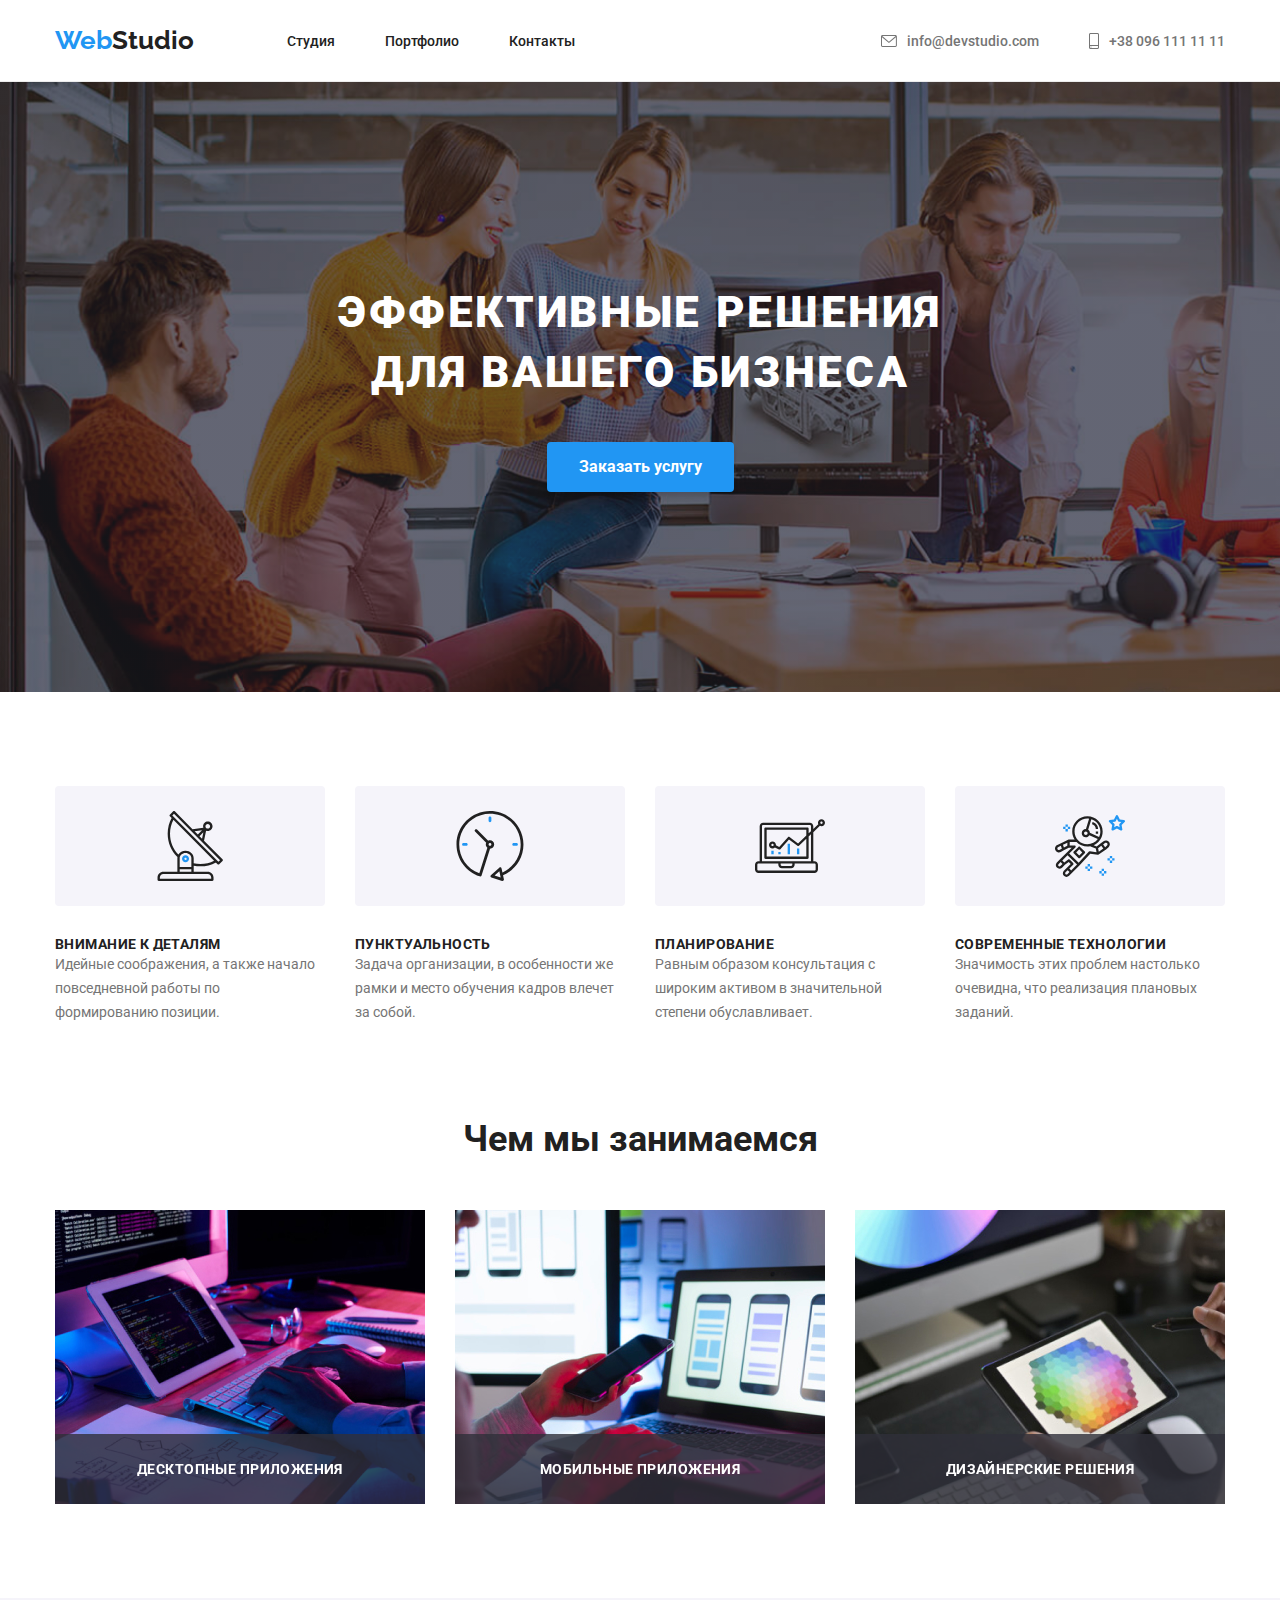
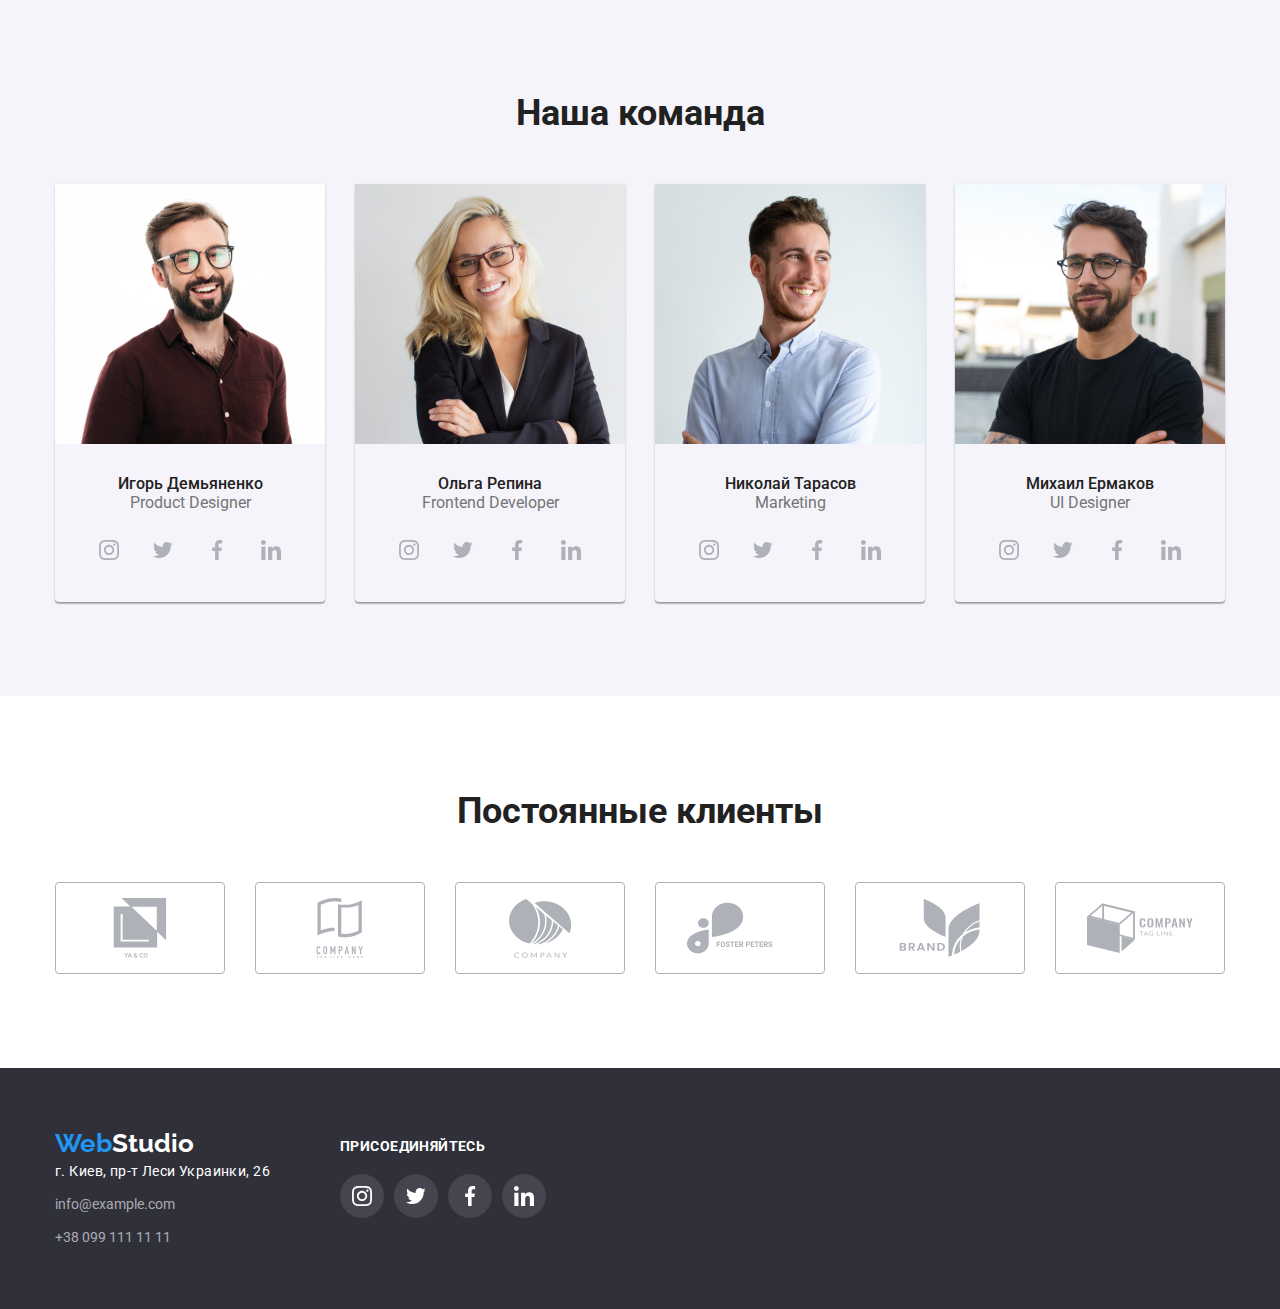
==== index.html @ db2f73c8 "first" ====
<!DOCTYPE html>
<html lang="ru">
  <head>
    <meta charset="UTF-8" />
    <meta http-equiv="X-UA-Compatible" content="IE=edge" />
    <meta name="viewport" content="width=device-width, initial-scale=1.0" />
    <title>WebStudio</title>
    <link
      href="https://fonts.googleapis.com/css2?family=Raleway:wght@700&display=swap"
      rel="stylesheet"
    />
    <link
      href="https://fonts.googleapis.com/css2?family=Raleway:wght@700&family=Roboto:wght@400;500;700;900&display=swap"
      rel="stylesheet"
    />
    <link
      rel="stylesheet"
      href="https://cdnjs.cloudflare.com/ajax/libs/modern-normalize/1.1.0/modern-normalize.min.css"
    />
    <link rel="stylesheet" href="./css/styles.css" />
  </head>

  <body>
    <header class="header">
      <div class="container">
        <nav class="menu">
          <a href="./index.html" class="logo"
            >Web<span class="header-logo">Studio</span></a
          >
          <ul class="header-links">
            <li><a href="./index.html" class="link">Студия</a></li>
            <li><a href="./portfolio.html" class="link">Портфолио</a></li>
            <li><a href="#" class="link">Контакты</a></li>
          </ul>
          <ul class="information-links">
            <li>
              <a href="mailto:info@devstudio.com" class="link">
                <svg class="icon-envelope">
                  <use href="./images/symbol-defs.svg#icon-envelope"></use>
                </svg>
                info@devstudio.com
              </a>
            </li>
            <li>
              <a href="tel:+380961111111" class="link">
                <svg class="icon-smartphone">
                  <use href="./images/symbol-defs.svg#icon-smartphone"></use>
                </svg>
                +38 096 111 11 11
              </a>
            </li>
          </ul>
        </nav>
      </div>
    </header>
    <main>
      <section class="hero-section">
        <div class="container">
          <h1 class="article">Эффективные решения для вашего бизнеса</h1>
          <button type="button" class="button" data-modal-open>
            Заказать услугу
          </button>
        </div>
        <div class="backdrop is-hidden" data-modal>
          <div class="modal">
            <button class="div-modal" data-modal-close></button>
            <svg class="close-icon">
              <use href="./images/symbol-defs.svg#icon-close"></use>
            </svg>
          </div>
        </div>
      </section>
      <section class="section-features">
        <div class="container">
          <ul class="information-list">
            <li>
              <div class="icon-box">
                <svg class="icon-in">
                  <use href="./images/symbol-defs.svg#icon-antenna"></use>
                </svg>
              </div>
              <h3 class="third-article">Внимание к деталям</h3>
              <p class="information-below">
                Идейные соображения, а также начало повседневной работы по
                формированию позиции.
              </p>
            </li>
            <li>
              <div class="icon-box">
                <svg class="icon-in">
                  <use href="./images/symbol-defs.svg#icon-clock"></use>
                </svg>
              </div>
              <h3 class="third-article">Пунктуальность</h3>
              <p class="information-below">
                Задача организации, в особенности же рамки и место обучения
                кадров влечет за собой.
              </p>
            </li>
            <li>
              <div class="icon-box">
                <svg class="icon-in">
                  <use href="./images/symbol-defs.svg#icon-diagram"></use>
                </svg>
              </div>
              <h3 class="third-article">Планирование</h3>
              <p class="information-below">
                Равным образом консультация с широким активом в значительной
                степени обуславливает.
              </p>
            </li>
            <li>
              <div class="icon-box">
                <svg class="icon-in">
                  <use href="./images/symbol-defs.svg#icon-astronaut"></use>
                </svg>
              </div>
              <h3 class="third-article">Современные технологии</h3>
              <p class="information-below">
                Значимость этих проблем настолько очевидна, что реализация
                плановых заданий.
              </p>
            </li>
          </ul>
        </div>
      </section>
      <section class="section">
        <div class="container">
          <h2 class="second-article">Чем мы занимаемся</h2>
          <ul class="second-article-information">
            <li>
              <img
                class="second-article-img"
                src="./images/img.jpg"
                width="370"
                alt="Работа с кодом"
              />
              <div class="second-article-div">
                <p class="second-article-h3">Десктопные приложения</p>
              </div>
            </li>
            <li>
              <img
                class="second-article-img"
                src="./images/img-2.jpg"
                width="370"
                alt="Макеты мобильной версии на ноутбуке"
              />
              <div class="second-article-div">
                <p class="second-article-h3">Мобильные приложения</p>
              </div>
            </li>
            <li>
              <img
                class="second-article-img"
                src="./images/img-3.jpg"
                width="370"
                alt="Планшет с палитрой цветов"
              />
              <div class="second-article-div">
                <p class="second-article-h3">Дизайнерские решения</p>
              </div>
            </li>
          </ul>
        </div>
      </section>
      <section class="section section-crew">
        <div class="container">
          <h2 class="second-article">Наша команда</h2>
          <ul class="crew">
            <li class="crew-people">
              <img
                src="./images/crew1.jpg"
                width="270"
                alt="Игорь Демьяненко"
              />
              <div class="wrapper">
                <h3 class="crew-names">Игорь Демьяненко</h3>
                <p class="crew-information">Product Designer</p>
                <ul class="crew-socialmedia">
                  <li class="list-socialmedia">
                    <a href="#" class="socialmedia-link">
                      <svg class="icons-socialmedia">
                        <use
                          href="./images/symbol-defs.svg#icon-instagram"
                        ></use>
                      </svg>
                    </a>
                  </li>
                  <li class="list-socialmedia">
                    <a href="#" class="socialmedia-link">
                      <svg class="icons-socialmedia">
                        <use href="./images/symbol-defs.svg#icon-twitter"></use>
                      </svg>
                    </a>
                  </li>
                  <li class="list-socialmedia">
                    <a href="#" class="socialmedia-link">
                      <svg class="icons-socialmedia">
                        <use
                          href="./images/symbol-defs.svg#icon-facebook"
                        ></use>
                      </svg>
                    </a>
                  </li>
                  <li class="list-socialmedia">
                    <a href="#" class="socialmedia-link">
                      <svg class="icons-socialmedia">
                        <use
                          href="./images/symbol-defs.svg#icon-linkedin"
                        ></use>
                      </svg>
                    </a>
                  </li>
                </ul>
              </div>
            </li>
            <li class="crew-people">
              <img src="./images/crew2.jpg" width="270" alt="Ольга Репина" />
              <div class="wrapper">
                <h3 class="crew-names">Ольга Репина</h3>
                <p class="crew-information">Frontend Developer</p>
                <ul class="crew-socialmedia">
                  <li class="list-socialmedia">
                    <a href="#" class="socialmedia-link">
                      <svg class="icons-socialmedia">
                        <use
                          href="./images/symbol-defs.svg#icon-instagram"
                        ></use>
                      </svg>
                    </a>
                  </li>
                  <li class="list-socialmedia">
                    <a href="#" class="socialmedia-link">
                      <svg class="icons-socialmedia">
                        <use href="./images/symbol-defs.svg#icon-twitter"></use>
                      </svg>
                    </a>
                  </li>
                  <li class="list-socialmedia">
                    <a href="#" class="socialmedia-link">
                      <svg class="icons-socialmedia">
                        <use
                          href="./images/symbol-defs.svg#icon-facebook"
                        ></use>
                      </svg>
                    </a>
                  </li>
                  <li class="list-socialmedia">
                    <a href="#" class="socialmedia-link">
                      <svg class="icons-socialmedia">
                        <use
                          href="./images/symbol-defs.svg#icon-linkedin"
                        ></use>
                      </svg>
                    </a>
                  </li>
                </ul>
              </div>
            </li>
            <li class="crew-people">
              <img src="./images/crew3.jpg" width="270" alt="Николай Тарасов" />
              <div class="wrapper">
                <h3 class="crew-names">Николай Тарасов</h3>
                <p class="crew-information">Marketing</p>
                <ul class="crew-socialmedia">
                  <li class="list-socialmedia">
                    <a href="#" class="socialmedia-link">
                      <svg class="icons-socialmedia">
                        <use
                          href="./images/symbol-defs.svg#icon-instagram"
                        ></use>
                      </svg>
                    </a>
                  </li>
                  <li class="list-socialmedia">
                    <a href="#" class="socialmedia-link">
                      <svg class="icons-socialmedia">
                        <use href="./images/symbol-defs.svg#icon-twitter"></use>
                      </svg>
                    </a>
                  </li>
                  <li class="list-socialmedia">
                    <a href="#" class="socialmedia-link">
                      <svg class="icons-socialmedia">
                        <use
                          href="./images/symbol-defs.svg#icon-facebook"
                        ></use>
                      </svg>
                    </a>
                  </li>
                  <li class="list-socialmedia">
                    <a href="#" class="socialmedia-link">
                      <svg class="icons-socialmedia">
                        <use
                          href="./images/symbol-defs.svg#icon-linkedin"
                        ></use>
                      </svg>
                    </a>
                  </li>
                </ul>
              </div>
            </li>
            <li class="crew-people">
              <img src="./images/crew4.jpg" width="270" alt="Михаил Ермаков" />
              <div class="wrapper">
                <h3 class="crew-names">Михаил Ермаков</h3>
                <p class="crew-information">UI Designer</p>
                <ul class="crew-socialmedia">
                  <li class="list-socialmedia">
                    <a href="#" class="socialmedia-link">
                      <svg class="icons-socialmedia">
                        <use
                          href="./images/symbol-defs.svg#icon-instagram"
                        ></use>
                      </svg>
                    </a>
                  </li>
                  <li class="list-socialmedia">
                    <a href="#" class="socialmedia-link">
                      <svg class="icons-socialmedia">
                        <use href="./images/symbol-defs.svg#icon-twitter"></use>
                      </svg>
                    </a>
                  </li>
                  <li class="list-socialmedia">
                    <a href="#" class="socialmedia-link">
                      <svg class="icons-socialmedia">
                        <use
                          href="./images/symbol-defs.svg#icon-facebook"
                        ></use>
                      </svg>
                    </a>
                  </li>
                  <li class="list-socialmedia">
                    <a href="#" class="socialmedia-link">
                      <svg class="icons-socialmedia">
                        <use
                          href="./images/symbol-defs.svg#icon-linkedin"
                        ></use>
                      </svg>
                    </a>
                  </li>
                </ul>
              </div>
            </li>
          </ul>
        </div>
      </section>
      <section class="section">
        <div class="container">
          <h2 class="regular-clients">Постоянные клиенты</h2>
          <ul class="clients-list">
            <li class="clients-item">
              <a href="#" class="clients-link">
                <svg class="clients-icon">
                  <use href="./images/symbol-defs.svg#icon-group1"></use>
                </svg>
              </a>
            </li>
            <li class="clients-item">
              <a href="#" class="clients-link">
                <svg class="clients-icon">
                  <use href="./images/symbol-defs.svg#icon-group2"></use>
                </svg>
              </a>
            </li>
            <li class="clients-item">
              <a href="#" class="clients-link">
                <svg class="clients-icon">
                  <use href="./images/symbol-defs.svg#icon-group3"></use>
                </svg>
              </a>
            </li>
            <li class="clients-item">
              <a href="#" class="clients-link">
                <svg class="clients-icon">
                  <use href="./images/symbol-defs.svg#icon-group4"></use>
                </svg>
              </a>
            </li>
            <li class="clients-item">
              <a href="#" class="clients-link">
                <svg class="clients-icon">
                  <use href="./images/symbol-defs.svg#icon-group5"></use>
                </svg>
              </a>
            </li>
            <li class="clients-item">
              <a href="#" class="clients-link">
                <svg class="clients-icon">
                  <use href="./images/symbol-defs.svg#icon-group6"></use>
                </svg>
              </a>
            </li>
          </ul>
        </div>
      </section>
    </main>

    <footer class="footer">
      <div class="container footer-container">
        <div class="footer-div">
          <a href="#" class="footer-logo"
            >Web<span class="footer-logo1">Studio</span></a
          >
          <address>
            <ul class="footer-list">
              <li>
                <a href="#" class="address">г. Киев, пр-т Леси Украинки, 26</a>
              </li>
              <li>
                <a href="mailto:info@example.com" class="mail"
                  >info@example.com</a
                >
              </li>
              <li>
                <a href="tel:+380991111111" class="phone">+38 099 111 11 11</a>
              </li>
            </ul>
          </address>
        </div>
        <div class="fff">
          <h3 class="footer-join">Присоединяйтесь</h3>
          <ul class="footer-icons-list">
            <li class="footer-icons-item">
              <a href="#" class="footer-icons-link">
                <svg class="footer-icons">
                  <use href="./images/symbol-defs.svg#icon-instagram"></use>
                </svg>
              </a>
            </li>
            <li class="footer-icons-item">
              <a href="#" class="footer-icons-link">
                <svg class="footer-icons">
                  <use href="./images/symbol-defs.svg#icon-twitter"></use>
                </svg>
              </a>
            </li>
            <li class="footer-icons-item">
              <a href="#" class="footer-icons-link">
                <svg class="footer-icons">
                  <use href="./images/symbol-defs.svg#icon-facebook"></use>
                </svg>
              </a>
            </li>
            <li class="footer-icons-item">
              <a href="#" class="footer-icons-link">
                <svg class="footer-icons">
                  <use href="./images/symbol-defs.svg#icon-linkedin"></use>
                </svg>
              </a>
            </li>
          </ul>
        </div>
      </div>
    </footer>
    <script src="./js/modal.js"></script>
  </body>
</html>
---- css/styles.css ----
:root {
  --white: #ffffff;
  --accent: #2196f3;
  --title-black: #212121;
  --text-color: #757575;
  --brand-color: #2f303a;
  --grey-color: #f5f4fa;
  --grey-icon: #afb1b8;
  --border-porfolio: #eeeeee;
  --border-header: #ececec;
}

body {
  font-family: Roboto;
  color: var(--title-black);
}
ul,
h1,
h2,
h3,
h4,
h5,
p {
  padding: 0;
  margin: 0;
}
img {
  display: block;
  max-width: 100%;
  height: auto;
}

.container {
  width: 1200px;
  margin: 0 auto;
  padding: 0 15px;
}
/* header for all pages*/
.header {
  padding: 25px 0;
  border-bottom: 1px solid var(--border-header);
}
.menu {
  display: flex;
  align-items: center;
}
.header-logo {
  color: var(--title-black);
}
.header-links {
  display: flex;
  list-style: none;
  font-weight: 500;
  padding: 0px;
}
.header-links .link {
  color: var(--title-black);
  font-size: 14px;
  line-height: 16px;
  text-decoration: none;
}
.header-links :not(:last-child) {
  margin-right: 50px;
}

.header-links .link:hover {
  color: var(--accent);
}
.information-links {
  display: flex;
  list-style: none;
  font-weight: 500;
  padding: 0px;
  margin-left: auto;
  align-items: center;
  justify-content: center;
}
.information-links :not(:first-child) {
  padding-left: 50px;
}
.information-links .link {
  color: var(--text-color);
  font-size: 14px;
  line-height: 16px;
  text-decoration: none;
}
.information-links .link:hover {
  color: var(--accent);
}
.logo {
  font-family: Raleway;
  font-style: normal;
  font-weight: bold;
  font-size: 26px;
  line-height: 31px;
  text-decoration: none;
  color: var(--accent);
  margin-right: 93px;
}
.icon-envelope {
  width: 16px;
  height: 12px;
  margin-right: 10px;
  fill: currentColor;
}
.icon-envelope:hover {
  fill: var(--accent);
}
.icon-smartphone {
  width: 10px;
  height: 16px;
  fill: currentColor;
  margin-right: 10px;
}
.icon-smartphone:hover {
  fill: var(--accent);
}
.link {
  position: relative;
  display: flex;
  align-items: center;
  justify-content: center;
  text-align: center;
}
.header-links .link:after {
  position: absolute;
  left: 0;
  bottom: 0;
  top: 47px;
  content: "";
  display: block;
  width: 100%;
  height: 2px;
  background-color: var(--accent);
  border-radius: 2px;
  opacity: 0;
  transition: 250ms cubic-bezier(0.4, 0, 0.2, 1);
}
.header-links .link:hover:after {
  opacity: 1;
}
/* Footer for all pages */
.footer {
  background: var(--brand-color);
  padding-top: 60px;
  padding-bottom: 60px;
}
.address {
  font-style: normal;
  font-size: 14px;
  line-height: 24px;
  font-weight: normal;
  padding: 20px 0 9px 0;
  letter-spacing: 0.03em;
  color: var(--white);
  text-decoration: none;
  list-style: none;
}
.mail {
  font-size: 14px;
  line-height: 24px;
  font-weight: normal;
  color: rgba(255, 255, 255, 0.6);
  text-decoration: none;
  list-style-type: none;
}
.phone {
  font-size: 14px;
  line-height: 24px;
  font-weight: normal;
  color: rgba(255, 255, 255, 0.6);
  text-decoration: none;
  list-style-type: none;
}
.footer-logo {
  display: block;
  font-family: Raleway;
  font-style: normal;
  font-size: 26px;
  line-height: 31px;
  font-weight: bold;
  color: var(--accent);
  text-decoration: none;
  list-style-type: none;
}
.footer-logo1 {
  color: white;
}
.footer-list {
  font-style: normal;
  list-style: none;
  padding: 0;
}
.footer-list :not(:last-child) {
  padding-bottom: 9px;
}

.footer-join {
  font-size: 14px;
  line-height: 16px;
  letter-spacing: 0.03em;
  text-transform: uppercase;
  color: var(--white);
  margin-bottom: 20px;
}
.footer-icons-list {
  display: flex;
  list-style: none;
}
.footer-icons-link {
  display: flex;
  width: 44px;
  height: 44px;
  border-radius: 50%;
  background: rgba(255, 255, 255, 0.1);
  align-items: center;
  justify-content: center;
}

.footer-icons-link:hover {
  background-color: var(--accent);
}
.footer-icons-item:not(:last-child) {
  margin-right: 10px;
}

.footer-container {
  display: flex;
}

.footer-icons {
  display: block;
  width: 20px;
  height: 20px;
  fill: white;
}

.fff {
  padding-top: 10px;
  margin-left: 70px;
}
/* Index.html */
.article {
  font-size: 44px;
  line-height: 60px;
  font-weight: 900;
  color: var(--white);
  width: 696px;
  margin: auto;
  margin-bottom: 40px;
  text-align: center;
  letter-spacing: 0.06em;
  text-transform: uppercase;
}
.hero-section {
  max-width: 1600px;
  margin: 0 auto;
  background: var(--brand-color);
  padding: 200px 0;
  background-image: linear-gradient(
      to bottom,
      rgba(47, 48, 58, 0.4),
      rgba(47, 48, 58, 0.4)
    ),
    url(../images/main-background.png);
  background-size: cover;
}
.section-features {
  padding-top: 94px;
}
.section {
  /* width: 1200px;
  margin: 0 auto; */
  padding: 94px 0;
}
.button {
  display: block;
  font-size: 16px;
  line-height: 30px;
  font-weight: bold;
  color: var(--white);
  background: var(--accent);
  margin: 0 auto;
  padding: 10px 32px;
  border: none;
  box-shadow: 0px 4px 4px rgba(0, 0, 0, 0.15);
  border-radius: 4px;
  cursor: pointer;
}

.backdrop {
  position: fixed;
  top: 0;
  left: 0;
  width: 100%;
  height: 100%;
  background: rgba(0, 0, 0, 0.2);
}
.backdrop.is-hidden {
  opacity: 0;
  pointer-events: none;
}

.modal {
  position: absolute;
  top: 50%;
  left: 50%;
  transform: translate(-50%, -50%);
  min-width: 528px;
  min-height: 581px;
  background-color: var(--white);
}

.div-modal {
  display: flex;
  position: absolute;
  top: 8px;
  right: 8px;
  width: 30px;
  height: 30px;
  border: 1px solid rgba(0, 0, 0, 0.1);
  border-radius: 50%;
  cursor: pointer;
  background-color: transparent;
  align-items: center;
  justify-content: center;
}
.close-icon {
  width: 18px;
  height: 18px;
  display: block;
}
.information-list {
  list-style: none;
  display: flex;
}
.information-list li:not(:last-child) {
  margin-right: 30px;
}
.third-article {
  font-size: 14px;
  line-height: 16px;
  font-weight: bold;
  letter-spacing: 0.03em;
  text-transform: uppercase;
}
.information-below {
  font-size: 14px;
  line-height: 24px;
  font-weight: normal;
  color: var(--text-color);
}
.icon-box {
  width: 270px;
  height: 120px;
  background-color: var(--grey-color);
  text-align: center;
  border-radius: 4px;
  padding: 25px 0;
  margin-bottom: 30px;
}
.icon-in {
  width: 70px;
  height: 70px;
}
.second-article-information {
  list-style: none;
  display: flex;

  align-items: center;
  justify-content: center;
}
.second-article-information li {
  position: relative;
}
.second-article-information:first-child {
  padding-left: 0px;
}
.second-article-information :not(:last-child) {
  margin-right: 30px;
}
.second-article {
  font-size: 36px;
  line-height: 42px;
  font-weight: bold;
  text-align: center;
  margin-bottom: 50px;
}

.second-article-img {
  display: block;
  width: 100%;
  height: auto;
}
.second-article-div {
  display: block;
  position: absolute;
  top: 224px;
  padding: 27px 0;
  width: 100%;

  background: rgba(47, 48, 58, 0.8);
  color: var(--white);
}
.second-article-h3 {
  font-size: 14px;
  line-height: 16px;
  font-weight: bold;
  letter-spacing: 0.03em;
  text-transform: uppercase;
  text-align: center;
}

.section-crew {
  background: var(--grey-color);
}
.wrapper {
  padding: 30px 0;
}

.crew {
  list-style: none;
  display: flex;
  padding: 0px;
  justify-content: center;
  margin-bottom: 0;
}
.crew-people {
  box-shadow: 0px 1px 3px rgba(0, 0, 0, 0.12), 0px 1px 1px rgba(0, 0, 0, 0.14),
    0px 2px 1px rgba(0, 0, 0, 0.2);
  border-radius: 0px 0px 4px 4px;
}
.crew-people:not(:last-child) {
  margin-right: 30px;
}
.crew-names {
  font-size: 16px;
  line-height: 19px;
  font-weight: 500;
  text-align: center;
}
.crew-information {
  font-size: 16px;
  line-height: 19px;
  font-weight: normal;
  color: var(--text-color);
  text-align: center;
}
.socialmedia-link {
  display: flex;
  justify-content: center;
  align-items: center;
  width: 44px;
  height: 44px;

  cursor: pointer;
}
.socialmedia-link:hover {
  border-radius: 50%;
  background-color: var(--accent);
}
.icons-socialmedia {
  width: 20px;
  height: 20px;
  fill: var(--grey-icon);
}
.socialmedia-link:hover .icons-socialmedia {
  fill: var(--white);
}
.list-socialmedia:not(:last-child) {
  margin-right: 10px;
}
.crew-socialmedia {
  display: flex;
  margin-top: 16px;
  list-style: none;
  align-items: center;
  justify-content: center;
}

.regular-clients {
  font-size: 36px;
  line-height: 42px;
  font-weight: bold;
  text-align: center;

  margin-bottom: 50px;
}
.clients-list {
  display: flex;
  list-style: none;

  align-items: center;
}

.clients-item:not(:last-child) {
  margin-right: 30px;
}
.clients-item .clients-icon:hover {
  fill: currentColor;
}
.clients-link {
  display: flex;
  width: 170px;
  height: 92px;
  border: 1px solid var(--grey-icon);
  border-radius: 4px;
  align-items: center;
  justify-content: center;
}

.clients-link:hover {
  color: var(--accent);
  border: 1px solid var(--accent);
}
.clients-link:hover .clients-icon {
  fill: var(--accent);
}
.clients-icon {
  width: 106px;
  height: 60px;
  fill: var(--grey-icon);
}

/* Portfolio */
.list-section {
  display: flex;
  justify-content: center;
  margin-right: 10px;
  margin-bottom: 50px;
}
.list-section .item:not(:last-child) {
  margin-right: 8px;
}
.list-portfolio {
  list-style: none;
  display: flex;
  flex-wrap: wrap;
  margin-right: -30px;
  margin-bottom: -30px;
}
/* .list-portfolio li:not(:nth-child(3n)) {
  margin-right: 26px; */

.porfolio-headers {
  font-weight: bold;
  font-size: 18px;
  line-height: 36px;
  letter-spacing: 0.06em;
  color: var(--title-black);
}
.list-text {
  font-size: 16px;
  line-height: 30px;
  font-weight: normal;
  color: var(--text-color);
}

.cards-content {
  padding: 20px 24px;
}

.backt {
  position: relative;
  overflow: hidden;
}
.back {
  position: absolute;
  top: 0;
  left: 50%;
  width: 100%;
  height: 100%;
  padding: 63px 24px;

  font-size: 18px;
  line-height: 28px;
  color: var(--white);
  background-color: var(--accent);
  /* opacity: 1; */
  transform: translate(-50%, 100%);
  transition: transform 250ms cubic-bezier(0.4, 0, 0.2, 1);
}

.overlay-1:hover {
  border: 1px solid var(--border-porfolio);
  box-shadow: 0px 1px 1px rgba(0, 0, 0, 0.12), 0px 4px 4px rgba(0, 0, 0, 0.06),
    1px 4px 6px rgba(0, 0, 0, 0.16);
}

.overlay-1:hover .back {
  transform: translate(-50%, 0);
}

/* buttons */
.button-porfolio {
  display: block;
  font-family: Roboto;
  border: none;
  background: var(--grey-color);
  border-radius: 4px;
  font-weight: 500;
  font-size: 16px;
  line-height: 26px;
  text-align: center;
  padding: 6px 22px;
  letter-spacing: 0.03em;
  color: var(--title-black);
  cursor: pointer;
}
.list-section li:not(:last-child) {
  margin-right: 8px;
}
.list-section {
  list-style: none;
}

.list-section button:hover {
  background-color: var(--accent);
  color: var(--white);
}
.section-porfolio {
  padding: 94px 0;
}
.list-portfolio li {
  background: var(--white);
  border: 1px solid var(--border-porfolio);
  /* box-sizing: border-box;
  padding: 0px; */
  margin-bottom: 30px;
  cursor: pointer;
  flex-basis: calc(100% / 3 - 30px);
  margin-right: 30px;
  margin-bottom: 30px;
}
.list-portfolio li:hover {
  box-shadow: 0px 1px 1px rgba(0, 0, 0, 0.12), 0px 4px 4px rgba(0, 0, 0, 0.06),
    1px 4px 6px rgba(0, 0, 0, 0.16);
}
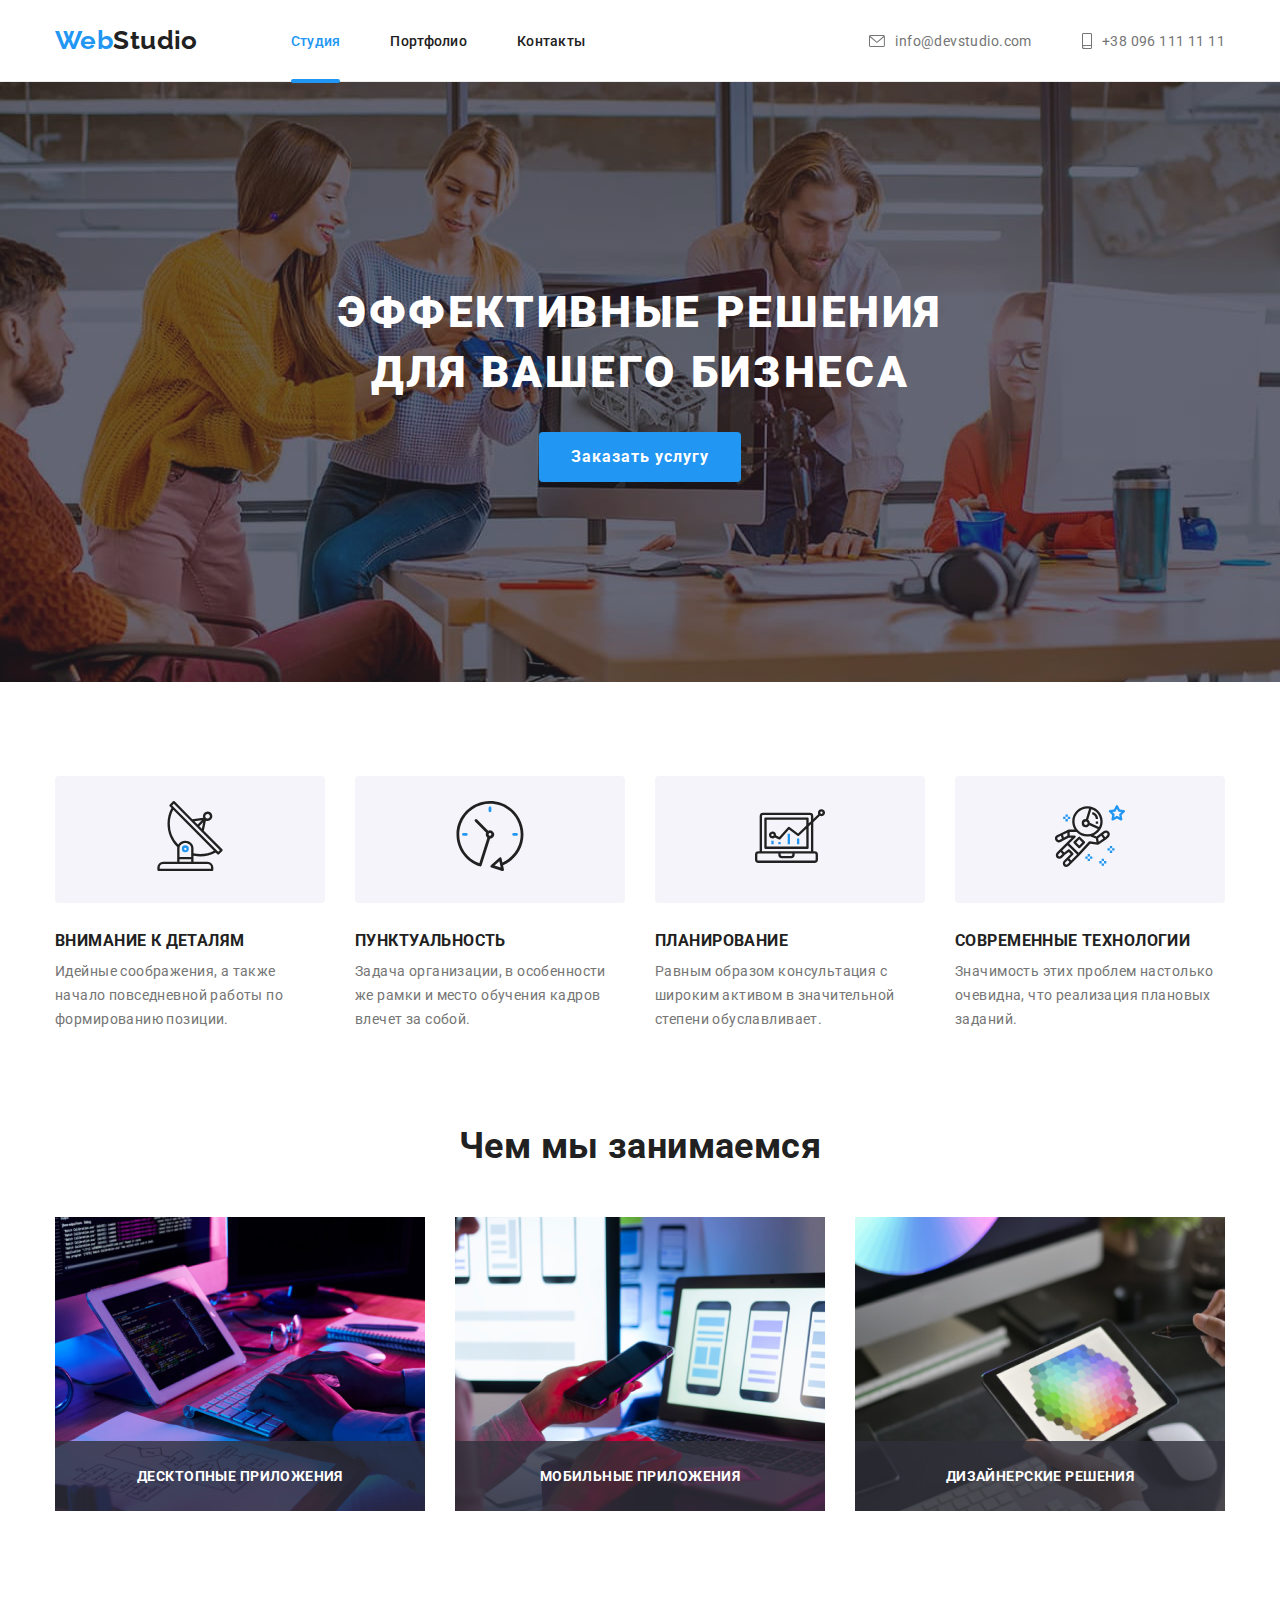
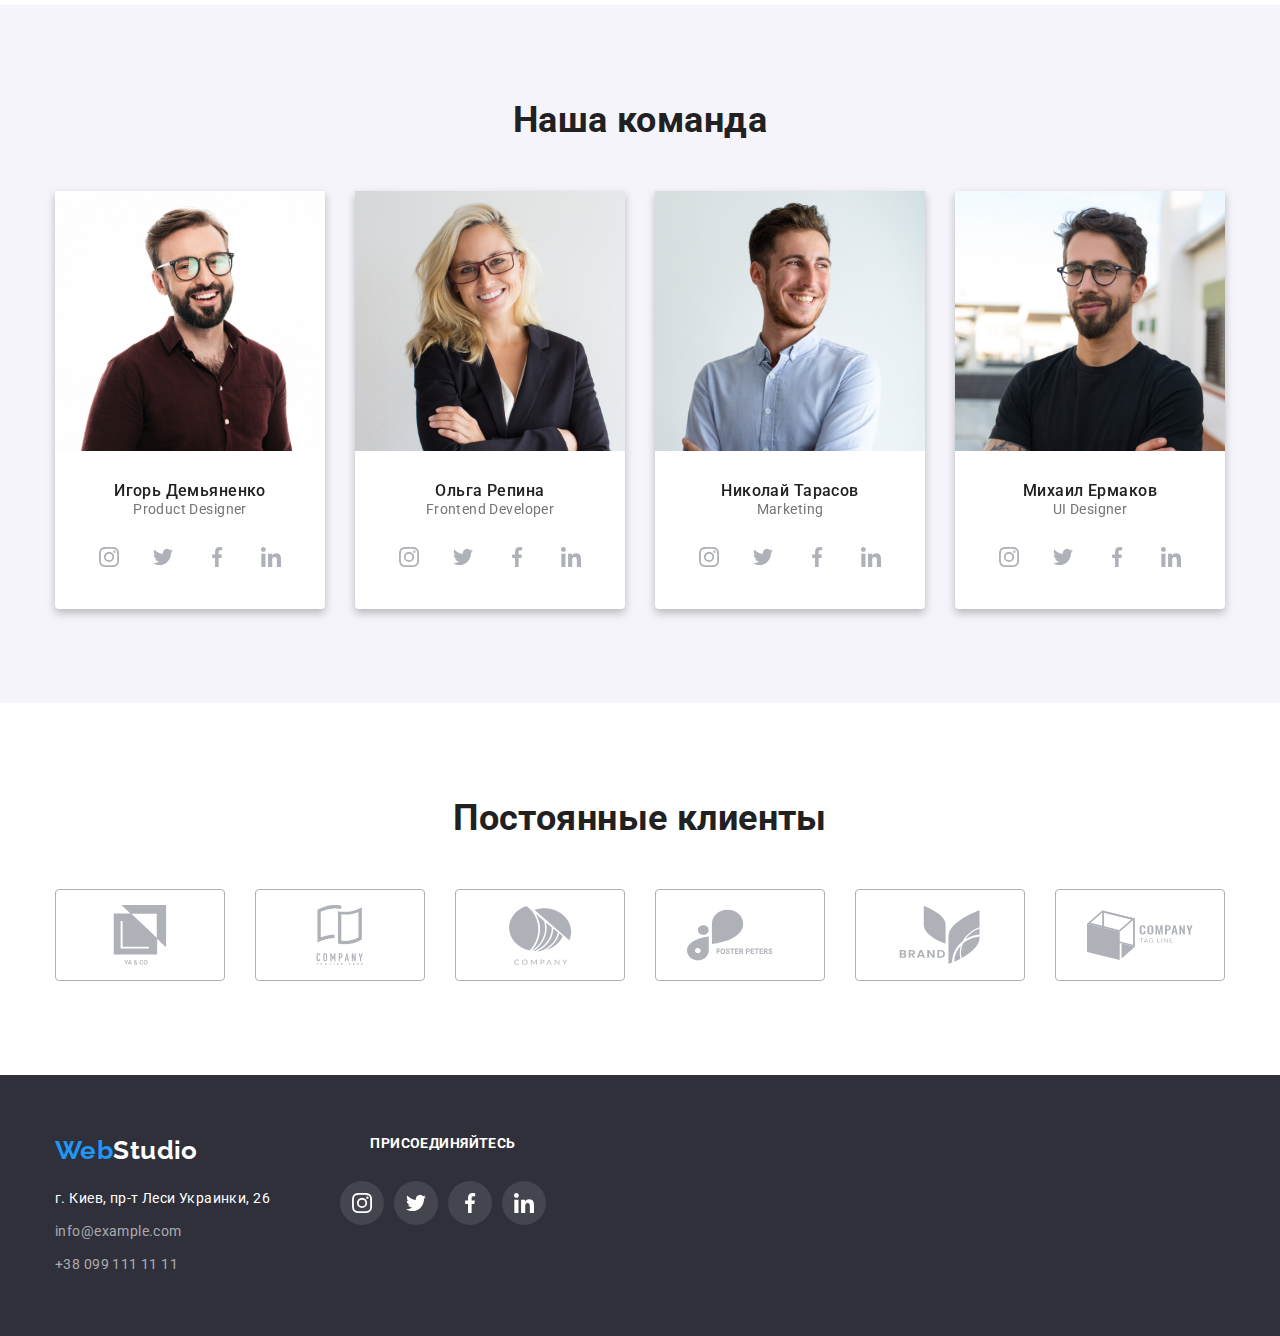
==== commit afb362fe: "first" ====
--- a/index.html
+++ b/index.html
@@ -1,460 +1,431 @@
 <!DOCTYPE html>
 <html lang="ru">
-  <head>
-    <meta charset="UTF-8" />
-    <meta http-equiv="X-UA-Compatible" content="IE=edge" />
-    <meta name="viewport" content="width=device-width, initial-scale=1.0" />
+
+<head>
+    <meta charset="UTF-8">
+    <meta http-equiv="X-UA-Compatible" content="IE=edge">
+    <meta name="viewport" content="width=device-width, initial-scale=1.0">
     <title>WebStudio</title>
     <link
-      href="https://fonts.googleapis.com/css2?family=Raleway:wght@700&display=swap"
-      rel="stylesheet"
-    />
-    <link
-      href="https://fonts.googleapis.com/css2?family=Raleway:wght@700&family=Roboto:wght@400;500;700;900&display=swap"
-      rel="stylesheet"
-    />
-    <link
-      rel="stylesheet"
-      href="https://cdnjs.cloudflare.com/ajax/libs/modern-normalize/1.1.0/modern-normalize.min.css"
-    />
-    <link rel="stylesheet" href="./css/styles.css" />
-  </head>
-
-  <body>
-    <header class="header">
-      <div class="container">
-        <nav class="menu">
-          <a href="./index.html" class="logo"
-            >Web<span class="header-logo">Studio</span></a
-          >
-          <ul class="header-links">
-            <li><a href="./index.html" class="link">Студия</a></li>
-            <li><a href="./portfolio.html" class="link">Портфолио</a></li>
-            <li><a href="#" class="link">Контакты</a></li>
-          </ul>
-          <ul class="information-links">
-            <li>
-              <a href="mailto:info@devstudio.com" class="link">
-                <svg class="icon-envelope">
-                  <use href="./images/symbol-defs.svg#icon-envelope"></use>
+        href="https://fonts.googleapis.com/css2?family=Raleway:wght@700&family=Roboto:wght@400;500;700;900&display=swap"
+        rel="stylesheet">
+    <link rel="stylesheet"
+        href="https://cdnjs.cloudflare.com/ajax/libs/modern-normalize/1.0.0/modern-normalize.min.css" />
+    <link rel="stylesheet" href="./css/style.css">
+</head>
+
+<body>
+
+    <!-- шапка страницы -->
+    <header class="page-header">
+        <div class="header-wrapper container">
+            <a href="./index.html" class="logo-header"><span class="logo-colored">Web</span>Studio</a>
+            <nav class="main-nav">
+                <ul class="list nav-list">
+                    <li class="pages-item"><a href="./index.html" class="pages current">Студия</a></li>
+                    <li class="pages-item"><a href="./portfolio.html" class="pages">Портфолио</a></li>
+                    <li class="pages-item"><a href="#" class="pages">Контакты</a></li>
+                </ul>
+            </nav>
+            <ul class="list info-list">
+                <li class="contact-item">
+                    <a href="mailto:info@devstudio.com" class="contacts">
+                        <svg class="icon-envelope">
+                            <use href="./images/icons.svg#icon-envelope"></use>
+                        </svg>
+                        info@devstudio.com
+                    </a>
+                </li>
+                <li class="contact-item">
+                    <a href="tel:+380961111111" class="contacts">
+                        <svg class="icon-smartphone">
+                            <use href="./images/icons.svg#icon-smartphone"> </use>
+                        </svg>
+                        +38 096 111 11 11</a>
+                </li>
+            </ul>
+        </div>
+    </header>
+
+    <main>
+
+        <!-- оформление заказа на услугу -->
+        <section class="hero-section">
+            <div class="container">
+                <h1 class="page-title">Эффективные решения для вашего бизнеса</h1>
+                <button type="button" class="button" data-modal-open>Заказать услугу</button>
+            </div>
+        </section>
+
+        <!-- ценности компании -->
+        <section class="advantages">
+            <div class="container">
+                <h2 class="hide">Преимущества</h2>
+                <ul class="list advantages-list">
+                    <li class="advantages-list-item">
+                        <div class="advantages-icon-container">
+                            <svg class="advantages-icon">
+                                <use href="./images/icons.svg#icon-antenna"></use>
+                            </svg>
+                        </div>
+                        <h3 class="advantages-points">Внимание к деталям</h3>
+                        <p class="advantages-description">
+                            Идейные соображения, а также начало повседневной работы по формированию позиции.
+                        </p>
+                    </li>
+                    <li class="advantages-list-item">
+                        <div class="advantages-icon-container">
+                            <svg class="advantages-icon">
+                                <use href="./images/icons.svg#icon-clock"></use>
+                            </svg>
+                        </div>
+                        <h3 class="advantages-points">Пунктуальность</h3>
+                        <p class="advantages-description">
+                            Задача организации, в особенности же рамки и место обучения кадров влечет за собой.
+                        </p>
+                    </li>
+                    <li class="advantages-list-item">
+                        <div class="advantages-icon-container">
+                            <svg class="advantages-icon">
+                                <use href="./images/icons.svg#icon-diagram"></use>
+                            </svg>
+                        </div>
+                        <h3 class="advantages-points">Планирование</h3>
+                        <p class="advantages-description">
+                            Равным образом консультация с широким активом в значительной степени обуславливает.
+                        </p>
+                    </li>
+                    <li class="advantages-list-item">
+                        <div class="advantages-icon-container">
+                            <svg class="advantages-icon">
+                                <use href="./images/icons.svg#icon-astronaut"></use>
+                            </svg>
+                        </div>
+                        <h3 class="advantages-points">Современные технологии</h3>
+                        <p class="advantages-description">
+                            Значимость этих проблем настолько очевидна, что реализация плановых заданий.
+                        </p>
+                    </li>
+                </ul>
+            </div>
+        </section>
+
+        <!-- услуги -->
+        <section class="proposal section">
+            <div class="container">
+                <h2 class="title">Чем мы занимаемся</h2>
+                <ul class="list proposal-list">
+                    <li class="proposal-photo"><img src="images/ul1Photo1.png" width="370" height="294"
+                            alt="Пророботка блок-схемы">
+                        <div class="proposal-overlay">
+                            <h3 class="additional-title">Десктопные приложения</h3>
+                        </div>
+                    </li>
+                    <li class="proposal-photo"><img src="images/ul1Photo2.png" width="370" height="294"
+                            alt="Создание мобильных приложений">
+                        <div class="proposal-overlay">
+                            <h3 class="additional-title">Мобильные приложения</h3>
+                        </div>
+                    </li>
+                    <li class="proposal-photo"><img src="images/ul1Photo3.png" width="370" height="294"
+                            alt="Дизайн сайта">
+                        <div class="proposal-overlay">
+                            <h3 class="additional-title">Дизайнерские решения</h3>
+                        </div>
+                    </li>
+                </ul>
+            </div>
+
+        </section>
+
+        <!-- сотрудники -->
+        <section class="team section">
+            <div class="container">
+                <h2 class="title team-title">Наша команда</h2>
+                <ul class="list team-list">
+                    <li class="worker">
+                        <img src="images/ul2Photo1.jpg" width="270" height="260" alt="Игорь Демьяненко">
+                        <div class="worker-description">
+                            <h4 class="name">Игорь Демьяненко</h4>
+                            <p class="busyness">Product Designer</p>
+                            <ul class="sn-list list">
+                                <li class="sn-list-item">
+                                    <a href="#" class="sn-list-link">
+                                        <svg class="sn-list-icon">
+                                            <use href="./images/icons.svg#icon-instagram"></use>
+                                        </svg>
+                                    </a>
+                                </li>
+                                <li class="sn-list-item">
+                                    <a href="#" class="sn-list-link">
+                                        <svg class="sn-list-icon">
+                                            <use href="./images/icons.svg#icon-twitter"></use>
+                                        </svg>
+                                    </a>
+                                </li>
+                                <li class="sn-list-item">
+                                    <a href="#" class="sn-list-link">
+                                        <svg class="sn-list-icon">
+                                            <use href="./images/icons.svg#icon-facebook"></use>
+                                        </svg>
+                                    </a>
+
+                                </li>
+                                <li class="sn-list-item">
+                                    <a href="#" class="sn-list-link">
+                                        <svg class="sn-list-icon">
+                                            <use href="./images/icons.svg#icon-linkedin"></use>
+                                        </svg>
+                                    </a>
+
+                                </li>
+                            </ul>
+                        </div>
+
+                    </li>
+                    <li class="worker">
+                        <img src="images/ul2Photo2.jpg" width="270" height="260" alt="Ольга Репина">
+                        <div class="worker-description">
+                            <h4 class="name">Ольга Репина</h4>
+                            <p class="busyness">Frontend Developer</p>
+                            <ul class="sn-list list">
+                                <li class="sn-list-item">
+                                    <a href="#" class="sn-list-link">
+                                        <svg class="sn-list-icon">
+                                            <use href="./images/icons.svg#icon-instagram"></use>
+                                        </svg>
+                                    </a>
+                                </li>
+                                <li class="sn-list-item">
+                                    <a href="#" class="sn-list-link">
+                                        <svg class="sn-list-icon">
+                                            <use href="./images/icons.svg#icon-twitter"></use>
+                                        </svg>
+                                    </a>
+                                </li>
+                                <li class="sn-list-item">
+                                    <a href="#" class="sn-list-link">
+                                        <svg class="sn-list-icon">
+                                            <use href="./images/icons.svg#icon-facebook"></use>
+                                        </svg>
+                                    </a>
+
+                                </li>
+                                <li class="sn-list-item">
+                                    <a href="#" class="sn-list-link">
+                                        <svg class="sn-list-icon">
+                                            <use href="./images/icons.svg#icon-linkedin"></use>
+                                        </svg>
+                                    </a>
+
+                                </li>
+                            </ul>
+                        </div>
+
+                    </li>
+                    <li class="worker">
+                        <img src="images/ul2Photo3.jpg" width="270" height="260" alt="Николай Тарасов">
+                        <div class="worker-description">
+                            <h4 class="name">Николай Тарасов</h4>
+                            <p class="busyness">Marketing</p>
+                            <ul class="sn-list list">
+                                <li class="sn-list-item">
+                                    <a href="#" class="sn-list-link">
+                                        <svg class="sn-list-icon">
+                                            <use href="./images/icons.svg#icon-instagram"></use>
+                                        </svg>
+                                    </a>
+                                </li>
+                                <li class="sn-list-item">
+                                    <a href="#" class="sn-list-link">
+                                        <svg class="sn-list-icon">
+                                            <use href="./images/icons.svg#icon-twitter"></use>
+                                        </svg>
+                                    </a>
+                                </li>
+                                <li class="sn-list-item">
+                                    <a href="#" class="sn-list-link">
+                                        <svg class="sn-list-icon">
+                                            <use href="./images/icons.svg#icon-facebook"></use>
+                                        </svg>
+                                    </a>
+
+                                </li>
+                                <li class="sn-list-item">
+                                    <a href="#" class="sn-list-link">
+                                        <svg class="sn-list-icon">
+                                            <use href="./images/icons.svg#icon-linkedin"></use>
+                                        </svg>
+                                    </a>
+
+                                </li>
+                            </ul>
+                        </div>
+
+                    </li>
+                    <li class="worker">
+                        <img src="images/ul2Photo4.jpg" width="270" height="260" alt="Михаил Ермаков">
+                        <div class="worker-description">
+                            <h4 class="name">Михаил Ермаков</h4>
+                            <p class="busyness">UI Designer</p>
+                            <ul class="sn-list list">
+                                <li class="sn-list-item">
+                                    <a href="#" class="sn-list-link">
+                                        <svg class="sn-list-icon">
+                                            <use href="./images/icons.svg#icon-instagram"></use>
+                                        </svg>
+                                    </a>
+                                </li>
+                                <li class="sn-list-item">
+                                    <a href="#" class="sn-list-link">
+                                        <svg class="sn-list-icon">
+                                            <use href="./images/icons.svg#icon-twitter"></use>
+                                        </svg>
+                                    </a>
+                                </li>
+                                <li class="sn-list-item">
+                                    <a href="#" class="sn-list-link">
+                                        <svg class="sn-list-icon">
+                                            <use href="./images/icons.svg#icon-facebook"></use>
+                                        </svg>
+                                    </a>
+
+                                </li>
+                                <li class="sn-list-item">
+                                    <a href="#" class="sn-list-link">
+                                        <svg class="sn-list-icon">
+                                            <use href="./images/icons.svg#icon-linkedin"></use>
+                                        </svg>
+                                    </a>
+
+                                </li>
+                            </ul>
+                        </div>
+
+                    </li>
+                </ul>
+            </div>
+        </section>
+
+        <!-- клиенты -->
+
+        <section class="clients section">
+            <div class="container">
+                <h2 class="title">
+                    Постоянные клиенты
+                </h2>
+                <ul class="clients-list list">
+                    <li class="clients-list-item">
+                        <a href="#" class="clients-link">
+                            <svg class="clients-list-icon">
+                                <use href="./images/icons.svg#icon-sp1"></use>
+                            </svg>
+                        </a>
+                    </li>
+                    <li class="clients-list-item">
+                        <a href="#" class="clients-link">
+                            <svg class="clients-list-icon">
+                                <use href="./images/icons.svg#icon-sp2"></use>
+                            </svg>
+                        </a>
+                    </li>
+                    <li class="clients-list-item">
+                        <a href="#" class="clients-link">
+                            <svg class="clients-list-icon">
+                                <use href="./images/icons.svg#icon-sp3"></use>
+                            </svg>
+                        </a>
+                    </li>
+                    <li class="clients-list-item">
+                        <a href="#" class="clients-link">
+                            <svg class="clients-list-icon">
+                                <use href="./images/icons.svg#icon-sp4"></use>
+                            </svg>
+                        </a>
+                    </li>
+                    <li class="clients-list-item">
+                        <a href="#" class="clients-link">
+                            <svg class="clients-list-icon">
+                                <use href="./images/icons.svg#icon-sp5"></use>
+                            </svg>
+                        </a>
+                    </li>
+                    <li class="clients-list-item">
+                        <a href="#" class="clients-link">
+                            <svg class="clients-list-icon">
+                                <use href="./images/icons.svg#icon-sp6"></use>
+                            </svg>
+                        </a>
+                    </li>
+                </ul>
+            </div>
+        </section>
+    </main>
+
+    <!-- контакты -->
+    <footer class="footer">
+        <div class="container footer-container">
+            <div class="company-adress">
+                <a href="./index.html" class="logo-footer"><span class="logo-colored">Web</span>Studio</a>
+                <address>
+                    <ul class="list address-list">
+                        <li><a href="#" class="address">г. Киев, пр-т Леси Украинки, 26</a></li>
+                        <li><a href="mailto:info@example.com" class="info">info@example.com</a></li>
+                        <li><a href="tel:+380991111111" class="info">+38 099 111 11 11</a></li>
+                    </ul>
+                </address>
+            </div>
+            <div class="company-sn">
+                <h3 class="additional-title">Присоединяйтесь</h3>
+                <ul class="company-sn-list list">
+                    <li class="company-sn-item">
+                        <a href="#" class="company-sn-link">
+                            <svg class="company-sn-icon">
+                                <use href="./images/icons.svg#icon-instagram"></use>
+                            </svg>
+                        </a>
+
+                    </li>
+                    <li class=" company-sn-item">
+                        <a href="#" class="company-sn-link">
+                            <svg class="company-sn-icon">
+                                <use href="./images/icons.svg#icon-twitter"></use>
+                            </svg>
+                        </a>
+
+                    </li>
+                    <li class=" company-sn-item">
+                        <a href="#" class="company-sn-link">
+                           <svg class="company-sn-icon">
+                                <use href="./images/icons.svg#icon-facebook"></use>
+                            </svg>
+                        </a>
+
+                    </li>
+                    <li class="company-sn-item">
+                        <a href="#" class="company-sn-link">
+                            <svg class="company-sn-icon">
+                                <use href="./images/icons.svg#icon-linkedin"> </use>
+                            </svg>
+                        </a>
+                    </li>
+                </ul>
+            </div>
+
+        </div>
+    </footer>
+
+    <div class="backdrop is-hidden" data-modal>
+        <div class="modal">
+            <button type="button" class="modal-button" data-modal-close>
+                <svg class="close-icon">
+                    <use href="./images/icons.svg#icon-close-black"></use>
                 </svg>
-                info@devstudio.com
-              </a>
-            </li>
-            <li>
-              <a href="tel:+380961111111" class="link">
-                <svg class="icon-smartphone">
-                  <use href="./images/symbol-defs.svg#icon-smartphone"></use>
-                </svg>
-                +38 096 111 11 11
-              </a>
-            </li>
-          </ul>
-        </nav>
-      </div>
-    </header>
-    <main>
-      <section class="hero-section">
-        <div class="container">
-          <h1 class="article">Эффективные решения для вашего бизнеса</h1>
-          <button type="button" class="button" data-modal-open>
-            Заказать услугу
-          </button>
+            </button>
         </div>
-        <div class="backdrop is-hidden" data-modal>
-          <div class="modal">
-            <button class="div-modal" data-modal-close></button>
-            <svg class="close-icon">
-              <use href="./images/symbol-defs.svg#icon-close"></use>
-            </svg>
-          </div>
-        </div>
-      </section>
-      <section class="section-features">
-        <div class="container">
-          <ul class="information-list">
-            <li>
-              <div class="icon-box">
-                <svg class="icon-in">
-                  <use href="./images/symbol-defs.svg#icon-antenna"></use>
-                </svg>
-              </div>
-              <h3 class="third-article">Внимание к деталям</h3>
-              <p class="information-below">
-                Идейные соображения, а также начало повседневной работы по
-                формированию позиции.
-              </p>
-            </li>
-            <li>
-              <div class="icon-box">
-                <svg class="icon-in">
-                  <use href="./images/symbol-defs.svg#icon-clock"></use>
-                </svg>
-              </div>
-              <h3 class="third-article">Пунктуальность</h3>
-              <p class="information-below">
-                Задача организации, в особенности же рамки и место обучения
-                кадров влечет за собой.
-              </p>
-            </li>
-            <li>
-              <div class="icon-box">
-                <svg class="icon-in">
-                  <use href="./images/symbol-defs.svg#icon-diagram"></use>
-                </svg>
-              </div>
-              <h3 class="third-article">Планирование</h3>
-              <p class="information-below">
-                Равным образом консультация с широким активом в значительной
-                степени обуславливает.
-              </p>
-            </li>
-            <li>
-              <div class="icon-box">
-                <svg class="icon-in">
-                  <use href="./images/symbol-defs.svg#icon-astronaut"></use>
-                </svg>
-              </div>
-              <h3 class="third-article">Современные технологии</h3>
-              <p class="information-below">
-                Значимость этих проблем настолько очевидна, что реализация
-                плановых заданий.
-              </p>
-            </li>
-          </ul>
-        </div>
-      </section>
-      <section class="section">
-        <div class="container">
-          <h2 class="second-article">Чем мы занимаемся</h2>
-          <ul class="second-article-information">
-            <li>
-              <img
-                class="second-article-img"
-                src="./images/img.jpg"
-                width="370"
-                alt="Работа с кодом"
-              />
-              <div class="second-article-div">
-                <p class="second-article-h3">Десктопные приложения</p>
-              </div>
-            </li>
-            <li>
-              <img
-                class="second-article-img"
-                src="./images/img-2.jpg"
-                width="370"
-                alt="Макеты мобильной версии на ноутбуке"
-              />
-              <div class="second-article-div">
-                <p class="second-article-h3">Мобильные приложения</p>
-              </div>
-            </li>
-            <li>
-              <img
-                class="second-article-img"
-                src="./images/img-3.jpg"
-                width="370"
-                alt="Планшет с палитрой цветов"
-              />
-              <div class="second-article-div">
-                <p class="second-article-h3">Дизайнерские решения</p>
-              </div>
-            </li>
-          </ul>
-        </div>
-      </section>
-      <section class="section section-crew">
-        <div class="container">
-          <h2 class="second-article">Наша команда</h2>
-          <ul class="crew">
-            <li class="crew-people">
-              <img
-                src="./images/crew1.jpg"
-                width="270"
-                alt="Игорь Демьяненко"
-              />
-              <div class="wrapper">
-                <h3 class="crew-names">Игорь Демьяненко</h3>
-                <p class="crew-information">Product Designer</p>
-                <ul class="crew-socialmedia">
-                  <li class="list-socialmedia">
-                    <a href="#" class="socialmedia-link">
-                      <svg class="icons-socialmedia">
-                        <use
-                          href="./images/symbol-defs.svg#icon-instagram"
-                        ></use>
-                      </svg>
-                    </a>
-                  </li>
-                  <li class="list-socialmedia">
-                    <a href="#" class="socialmedia-link">
-                      <svg class="icons-socialmedia">
-                        <use href="./images/symbol-defs.svg#icon-twitter"></use>
-                      </svg>
-                    </a>
-                  </li>
-                  <li class="list-socialmedia">
-                    <a href="#" class="socialmedia-link">
-                      <svg class="icons-socialmedia">
-                        <use
-                          href="./images/symbol-defs.svg#icon-facebook"
-                        ></use>
-                      </svg>
-                    </a>
-                  </li>
-                  <li class="list-socialmedia">
-                    <a href="#" class="socialmedia-link">
-                      <svg class="icons-socialmedia">
-                        <use
-                          href="./images/symbol-defs.svg#icon-linkedin"
-                        ></use>
-                      </svg>
-                    </a>
-                  </li>
-                </ul>
-              </div>
-            </li>
-            <li class="crew-people">
-              <img src="./images/crew2.jpg" width="270" alt="Ольга Репина" />
-              <div class="wrapper">
-                <h3 class="crew-names">Ольга Репина</h3>
-                <p class="crew-information">Frontend Developer</p>
-                <ul class="crew-socialmedia">
-                  <li class="list-socialmedia">
-                    <a href="#" class="socialmedia-link">
-                      <svg class="icons-socialmedia">
-                        <use
-                          href="./images/symbol-defs.svg#icon-instagram"
-                        ></use>
-                      </svg>
-                    </a>
-                  </li>
-                  <li class="list-socialmedia">
-                    <a href="#" class="socialmedia-link">
-                      <svg class="icons-socialmedia">
-                        <use href="./images/symbol-defs.svg#icon-twitter"></use>
-                      </svg>
-                    </a>
-                  </li>
-                  <li class="list-socialmedia">
-                    <a href="#" class="socialmedia-link">
-                      <svg class="icons-socialmedia">
-                        <use
-                          href="./images/symbol-defs.svg#icon-facebook"
-                        ></use>
-                      </svg>
-                    </a>
-                  </li>
-                  <li class="list-socialmedia">
-                    <a href="#" class="socialmedia-link">
-                      <svg class="icons-socialmedia">
-                        <use
-                          href="./images/symbol-defs.svg#icon-linkedin"
-                        ></use>
-                      </svg>
-                    </a>
-                  </li>
-                </ul>
-              </div>
-            </li>
-            <li class="crew-people">
-              <img src="./images/crew3.jpg" width="270" alt="Николай Тарасов" />
-              <div class="wrapper">
-                <h3 class="crew-names">Николай Тарасов</h3>
-                <p class="crew-information">Marketing</p>
-                <ul class="crew-socialmedia">
-                  <li class="list-socialmedia">
-                    <a href="#" class="socialmedia-link">
-                      <svg class="icons-socialmedia">
-                        <use
-                          href="./images/symbol-defs.svg#icon-instagram"
-                        ></use>
-                      </svg>
-                    </a>
-                  </li>
-                  <li class="list-socialmedia">
-                    <a href="#" class="socialmedia-link">
-                      <svg class="icons-socialmedia">
-                        <use href="./images/symbol-defs.svg#icon-twitter"></use>
-                      </svg>
-                    </a>
-                  </li>
-                  <li class="list-socialmedia">
-                    <a href="#" class="socialmedia-link">
-                      <svg class="icons-socialmedia">
-                        <use
-                          href="./images/symbol-defs.svg#icon-facebook"
-                        ></use>
-                      </svg>
-                    </a>
-                  </li>
-                  <li class="list-socialmedia">
-                    <a href="#" class="socialmedia-link">
-                      <svg class="icons-socialmedia">
-                        <use
-                          href="./images/symbol-defs.svg#icon-linkedin"
-                        ></use>
-                      </svg>
-                    </a>
-                  </li>
-                </ul>
-              </div>
-            </li>
-            <li class="crew-people">
-              <img src="./images/crew4.jpg" width="270" alt="Михаил Ермаков" />
-              <div class="wrapper">
-                <h3 class="crew-names">Михаил Ермаков</h3>
-                <p class="crew-information">UI Designer</p>
-                <ul class="crew-socialmedia">
-                  <li class="list-socialmedia">
-                    <a href="#" class="socialmedia-link">
-                      <svg class="icons-socialmedia">
-                        <use
-                          href="./images/symbol-defs.svg#icon-instagram"
-                        ></use>
-                      </svg>
-                    </a>
-                  </li>
-                  <li class="list-socialmedia">
-                    <a href="#" class="socialmedia-link">
-                      <svg class="icons-socialmedia">
-                        <use href="./images/symbol-defs.svg#icon-twitter"></use>
-                      </svg>
-                    </a>
-                  </li>
-                  <li class="list-socialmedia">
-                    <a href="#" class="socialmedia-link">
-                      <svg class="icons-socialmedia">
-                        <use
-                          href="./images/symbol-defs.svg#icon-facebook"
-                        ></use>
-                      </svg>
-                    </a>
-                  </li>
-                  <li class="list-socialmedia">
-                    <a href="#" class="socialmedia-link">
-                      <svg class="icons-socialmedia">
-                        <use
-                          href="./images/symbol-defs.svg#icon-linkedin"
-                        ></use>
-                      </svg>
-                    </a>
-                  </li>
-                </ul>
-              </div>
-            </li>
-          </ul>
-        </div>
-      </section>
-      <section class="section">
-        <div class="container">
-          <h2 class="regular-clients">Постоянные клиенты</h2>
-          <ul class="clients-list">
-            <li class="clients-item">
-              <a href="#" class="clients-link">
-                <svg class="clients-icon">
-                  <use href="./images/symbol-defs.svg#icon-group1"></use>
-                </svg>
-              </a>
-            </li>
-            <li class="clients-item">
-              <a href="#" class="clients-link">
-                <svg class="clients-icon">
-                  <use href="./images/symbol-defs.svg#icon-group2"></use>
-                </svg>
-              </a>
-            </li>
-            <li class="clients-item">
-              <a href="#" class="clients-link">
-                <svg class="clients-icon">
-                  <use href="./images/symbol-defs.svg#icon-group3"></use>
-                </svg>
-              </a>
-            </li>
-            <li class="clients-item">
-              <a href="#" class="clients-link">
-                <svg class="clients-icon">
-                  <use href="./images/symbol-defs.svg#icon-group4"></use>
-                </svg>
-              </a>
-            </li>
-            <li class="clients-item">
-              <a href="#" class="clients-link">
-                <svg class="clients-icon">
-                  <use href="./images/symbol-defs.svg#icon-group5"></use>
-                </svg>
-              </a>
-            </li>
-            <li class="clients-item">
-              <a href="#" class="clients-link">
-                <svg class="clients-icon">
-                  <use href="./images/symbol-defs.svg#icon-group6"></use>
-                </svg>
-              </a>
-            </li>
-          </ul>
-        </div>
-      </section>
-    </main>
-
-    <footer class="footer">
-      <div class="container footer-container">
-        <div class="footer-div">
-          <a href="#" class="footer-logo"
-            >Web<span class="footer-logo1">Studio</span></a
-          >
-          <address>
-            <ul class="footer-list">
-              <li>
-                <a href="#" class="address">г. Киев, пр-т Леси Украинки, 26</a>
-              </li>
-              <li>
-                <a href="mailto:info@example.com" class="mail"
-                  >info@example.com</a
-                >
-              </li>
-              <li>
-                <a href="tel:+380991111111" class="phone">+38 099 111 11 11</a>
-              </li>
-            </ul>
-          </address>
-        </div>
-        <div class="fff">
-          <h3 class="footer-join">Присоединяйтесь</h3>
-          <ul class="footer-icons-list">
-            <li class="footer-icons-item">
-              <a href="#" class="footer-icons-link">
-                <svg class="footer-icons">
-                  <use href="./images/symbol-defs.svg#icon-instagram"></use>
-                </svg>
-              </a>
-            </li>
-            <li class="footer-icons-item">
-              <a href="#" class="footer-icons-link">
-                <svg class="footer-icons">
-                  <use href="./images/symbol-defs.svg#icon-twitter"></use>
-                </svg>
-              </a>
-            </li>
-            <li class="footer-icons-item">
-              <a href="#" class="footer-icons-link">
-                <svg class="footer-icons">
-                  <use href="./images/symbol-defs.svg#icon-facebook"></use>
-                </svg>
-              </a>
-            </li>
-            <li class="footer-icons-item">
-              <a href="#" class="footer-icons-link">
-                <svg class="footer-icons">
-                  <use href="./images/symbol-defs.svg#icon-linkedin"></use>
-                </svg>
-              </a>
-            </li>
-          </ul>
-        </div>
-      </div>
-    </footer>
+    </div>
     <script src="./js/modal.js"></script>
-  </body>
-</html>
+
+</body>
+
+</html>--- a/css/style.css
+++ b/css/style.css
@@ -0,0 +1,803 @@
+:root {
+  --white: #ffffff;
+  --main-white: #e5e5e5;
+  --grey: #eeeeee;
+  --grey-color: #f5f4fa;
+  --accent: #2196f3;
+  --brand-color: #2f303a;
+  --text-color: #757575;
+  --title-color: #212121;
+  --footer-white: rgba(255, 255, 255, 0.6);
+  --grey-icon: #afb1b8;
+  --modal-overlay: rgba(0, 0, 0, 0.2);
+  --modal-button: rgba(0, 0, 0, 0.1);
+  --animation-function: cubic-bezier(0.4, 0, 0.2, 1);
+}
+
+html {
+  box-sizing: border-box;
+}
+
+*,
+*::before,
+*::after {
+  box-sizing: inherit;
+  margin: 0;
+}
+
+/* ОБЩИЕ СТИЛИ */
+
+body {
+  background-color: var(--white);
+  color: var(--text-color);
+
+  margin: 0;
+
+  font-family: "Roboto", sans-serif;
+  font-style: normal;
+  font-weight: normal;
+  font-size: 14px;
+  line-height: 24px;
+  letter-spacing: 0.03em;
+}
+
+.list {
+  padding: 0;
+
+  list-style: none;
+}
+
+img {
+  display: block;
+}
+
+.container {
+  width: 1200px;
+  padding: 0 15px;
+  margin: 0 auto;
+}
+
+.section {
+  padding-top: 94px;
+  padding-bottom: 94px;
+}
+
+/* ------------------ШАПКА---------------- */
+
+.page-header {
+  border-bottom: 1px solid #ececec;
+  padding: 25px 0;
+}
+
+.header-wrapper {
+  display: flex;
+  align-items: center;
+}
+
+/* ЛОГТОТИП */
+
+.logo-header {
+  color: var(--title-color);
+
+  margin-right: 93px;
+
+  font-family: "Raleway", sans-serif;
+  font-weight: bold;
+  font-size: 26px;
+  line-height: 31px;
+  text-decoration: none;
+}
+
+.logo-colored {
+  color: var(--accent);
+}
+
+/* НАВИГАЦИЯ */
+
+.nav-list {
+  display: flex;
+}
+
+.info-list {
+  display: flex;
+  margin-left: auto;
+}
+
+/* СТРАНИЦЫ САЙТА */
+
+.pages {
+  color: var(--title-color);
+
+  font-weight: 500;
+  font-size: 14px;
+  line-height: 16px;
+  letter-spacing: 0.02em;
+  text-decoration: none;
+}
+
+.pages:hover,
+.pages:focus {
+  color: var(--accent);
+}
+
+.pages::after {
+  position: absolute;
+  bottom: -30px;
+  content: "";
+
+  display: block;
+  background-color: var(--accent);
+
+  width: 100%;
+  height: 4px;
+  border-radius: 2px;
+
+  transform: scaleX(0);
+  transition: transform 250ms var(--animation-function);
+}
+
+.pages:hover::after,
+.pages:focus::after {
+  transform: scaleX(1);
+}
+
+.current {
+  color: var(--accent);
+}
+
+.current::after {
+  content: "";
+  display: block;
+  position: absolute;
+  bottom: -30px;
+  background-color: var(--accent);
+
+  width: 100%;
+  height: 4px;
+  border-radius: 2px;
+
+  transform: scaleX(1);
+}
+
+.pages-item {
+  position: relative;
+}
+
+.pages-item:not(:last-child),
+.contact-item:not(:last-child) {
+  margin-right: 50px;
+}
+/* КОНТАКТЫ КОМПАНИИ */
+
+.contacts {
+  color: var(--text-color);
+
+  display: flex;
+  align-items: center;
+
+  text-decoration: none;
+  transition: color 250ms, border-radius 250ms var(--animation-function);
+}
+
+.contacts:hover,
+.contacts:focus {
+  color: var(--accent);
+}
+
+.icon-envelope {
+  width: 16px;
+  height: 12px;
+  fill: currentColor;
+  margin-right: 10px;
+}
+
+.icon-smartphone {
+  width: 10px;
+  height: 16px;
+  fill: currentColor;
+  margin-right: 10px;
+}
+
+/*------------СЕКЦИЯ ГЕРОЙ---------------- */
+
+.hero-section {
+  background-color: var(--brand-color);
+  max-width: 1600px;
+  padding: 200px 0;
+  text-align: center;
+
+  background-image: linear-gradient(
+      to right,
+      rgba(47, 48, 58, 0.4),
+      rgba(47, 48, 58, 0.4)
+    ),
+    url("../images/backgroundimg.jpg");
+  background-position: center;
+  background-size: cover;
+}
+
+/* ЗАГОЛОВОК */
+
+.page-title {
+  color: var(--white);
+
+  width: 696px;
+  margin: 0 auto 30px;
+
+  font-weight: 900;
+  font-size: 44px;
+  line-height: 60px;
+  text-align: center;
+  letter-spacing: 0.06em;
+  text-transform: uppercase;
+}
+
+/* КНОПКА ГЕРОЯ */
+
+.button {
+  background-color: var(--accent);
+  color: var(--white);
+
+  padding: 10px 32px;
+  font-weight: bold;
+  font-size: 16px;
+  line-height: 30px;
+  letter-spacing: 0.06em;
+
+  border: none;
+  border-radius: 4px;
+
+  cursor: pointer;
+}
+
+/*-------------- ЦЕННОСТИ КОМПАНИИ-------- */
+
+.advantages {
+  background-color: var(--white);
+
+  padding-top: 94px;
+}
+
+.hide {
+  position: absolute;
+  width: 1px;
+  height: 1px;
+  margin: -1px;
+  padding: 0;
+  overflow: hidden;
+  border: 0;
+  clip: rect(0 0 0 0);
+}
+
+/* СПИСОК ЦЕННОСТЕЙ */
+
+.advantages-list {
+  display: flex;
+}
+
+.advantages-list-item {
+  width: 270px;
+}
+
+.advantages-list-item:not(:last-child) {
+  margin-right: 30px;
+}
+
+.advantages-icon-container {
+  background-color: var(--grey-color);
+
+  border-radius: 4px;
+
+  padding: 25px 100px;
+}
+.advantages-icon {
+  width: 70px;
+  height: 70px;
+}
+
+.advantages-points {
+  color: var(--title-color);
+
+  margin-top: 30px;
+
+  font-weight: bold;
+  line-height: 16px;
+  text-transform: uppercase;
+}
+
+.advantages-description {
+  margin-top: 10px;
+}
+
+/* ----------------УСЛУГИ----------------- */
+
+.proposal {
+  background-color: var(--white);
+}
+
+/* СПИСОК УСЛУГ */
+
+.proposal-list {
+  display: flex;
+  justify-content: space-between;
+  margin-top: 50px;
+}
+
+.proposal-photo {
+  position: relative;
+}
+
+.proposal-photo:not(:last-child) {
+  margin-right: 30px;
+}
+
+/* ОВЕРЛЕЙ НАДПИСЬ */
+
+.proposal-overlay {
+  position: absolute;
+  bottom: 0;
+  left: 0;
+
+  background-color: rgba(47, 48, 58, 0.8);
+
+  padding-top: 27px;
+  padding-bottom: 27px;
+  width: 100%;
+}
+
+.additional-title {
+  color: var(--white);
+
+  text-align: center;
+  font-weight: bold;
+  font-size: 14px;
+  line-height: 16px;
+  text-transform: uppercase;
+}
+
+/* СТИЛИ КО ВСЕМ Н2 */
+
+.title {
+  color: var(--title-color);
+
+  font-weight: bold;
+  font-size: 36px;
+  line-height: 42px;
+  text-align: center;
+}
+
+/*--------------- КОМАНДА КОМПАНИИ --------*/
+
+.team {
+  background-color: var(--grey-color);
+}
+
+/* СПИСОК КОМАНДЫ */
+
+.team-list {
+  display: flex;
+  margin-top: 50px;
+}
+
+.worker {
+  background-color: var(--white);
+  border-radius: 0 0 4px 4px;
+  filter: drop-shadow(0px 4px 4px rgba(0, 0, 0, 0.25));
+}
+
+.worker:not(:last-child) {
+  margin-right: 30px;
+}
+
+.worker-description {
+  padding: 30px 32px;
+}
+
+.name {
+  color: var(--title-color);
+
+  font-weight: 500;
+  font-size: 16px;
+  line-height: 19px;
+  text-align: center;
+}
+
+.busyness {
+  line-height: 19px;
+  text-align: center;
+}
+
+/* СПИСОК СОЦСЕТЕЙ */
+
+.sn-list {
+  display: flex;
+  margin-top: 16px;
+}
+
+.sn-list-item:not(:last-child) {
+  margin-right: 10px;
+}
+
+.sn-list-link {
+  display: flex;
+  justify-content: center;
+  align-items: center;
+  width: 44px;
+  height: 44px;
+  border-radius: 50%;
+  cursor: pointer;
+
+  background-color: transparent;
+  transition: background-color 250ms var(--animation-function);
+}
+
+.sn-list-icon {
+  fill: var(--grey-icon);
+
+  width: 20px;
+  height: 20px;
+}
+
+.sn-list-link:hover,
+.sn-list-link:focus {
+  background-color: var(--accent);
+}
+
+.sn-list-link:hover .sn-list-icon,
+.sn-list-link:focus .sn-list-icon {
+  fill: var(--white);
+}
+
+/* ------------КЛИЕНТЫ КОМПАНИИ----------- */
+
+/* СПИСОК КЛИЕНТОВ */
+.clients-list {
+  display: flex;
+  margin-top: 50px;
+}
+
+.clients-link {
+  display: flex;
+  justify-content: center;
+  align-items: center;
+
+  width: 170px;
+  height: 92px;
+
+  color: #afb1b8;
+  border: 1px solid #afb1b8;
+  border-radius: 4px;
+  cursor: pointer;
+
+  transition: border 250ms var(--animation-function);
+}
+
+.clients-list-item:not(:last-child) {
+  margin-right: 30px;
+}
+
+.clients-list-icon {
+  width: 106px;
+  height: 60px;
+  fill: currentColor;
+  transition: fill 250ms var(--animation-function);
+}
+
+.clients-link:hover,
+.clients-link:focus {
+  border: 1px solid var(--accent);
+}
+
+.clients-link:hover .clients-list-icon,
+.clients-link:focus .clients-list-icon {
+  fill: var(--accent);
+}
+
+/* ПАРТФОЛИОПАРТФОЛИОПАРТФОЛИОПАРТФОЛИОПАРТФОЛИОПАРТФОЛИОПАРТФОЛИОПАРТФОЛИОПАРТФОЛИОПАРТФОЛИО */
+
+/* ФИЛЬТР ПРЕДЛОЖЕНИЙ */
+
+.button-list {
+  display: flex;
+  justify-content: center;
+}
+
+.button-filter {
+  background-color: var(--grey);
+  color: var(--title-color);
+
+  padding: 6px 22px;
+
+  font-weight: 500;
+  font-size: 16px;
+  line-height: 26px;
+  text-align: center;
+  letter-spacing: 0.03em;
+
+  border: none;
+  border-radius: 4px;
+
+  cursor: pointer;
+
+  transition: background-color 250ms var(--animation-function),
+    color 250ms var(--animation-function),
+    box-shadow 250ms var(--animation-function);
+}
+
+/* ТЕКУЩАЯ КНОПКА */
+
+.current-button {
+  background-color: var(--accent);
+  color: var(--white);
+  box-shadow: 0px 3px 1px rgba(0, 0, 0, 0.1), 0px 1px 2px rgba(0, 0, 0, 0.08),
+    0px 2px 2px rgba(0, 0, 0, 0.12);
+}
+
+.button-list-item:not(:last-child) {
+  margin-right: 8px;
+}
+
+.button-filter:hover,
+.button-filter:focus {
+  background-color: var(--accent);
+  color: var(--white);
+  box-shadow: 0px 3px 1px rgba(0, 0, 0, 0.1), 0px 1px 2px rgba(0, 0, 0, 0.08),
+    0px 2px 2px rgba(0, 0, 0, 0.12);
+}
+
+/* --------------КАРТОЧКИ ---------------*/
+
+/* СПИСОК КАРТОЧЕК */
+
+.card-list {
+  display: flex;
+  flex-wrap: wrap;
+  margin-top: 50px;
+}
+
+.card-list-item {
+  margin-bottom: 30px;
+}
+
+.card-list-link {
+  max-width: 370px;
+  border: 1px solid #eeeeee;
+  cursor: pointer;
+  text-decoration: none;
+  display: block;
+}
+
+.card-image {
+  max-width: 100%;
+  height: auto;
+}
+
+.card-description {
+  padding: 20px 24px;
+}
+
+.card-name {
+  color: var(--title-color);
+
+  font-weight: bold;
+  font-size: 18px;
+  line-height: 36px;
+  letter-spacing: 0.06em;
+}
+
+.card-text {
+  color: var(--text-color);
+
+  font-size: 16px;
+  line-height: 30px;
+}
+
+.card-list-item:not(:nth-child(3n + 3)) {
+  margin-right: 30px;
+}
+
+.card-list-item:nth-child(7),
+.card-list-item:nth-child(8),
+.card-list-item:nth-child(9) {
+  margin-bottom: 0;
+}
+
+.card-list-item:hover,
+.card-list-item:focus {
+  box-shadow: 0px 4px 4px rgba(0, 0, 0, 0.25);
+}
+
+/* ОВЕРЛЕЙ АНИМАЦИЯ */
+
+.card-overlay-wrapper {
+  position: relative;
+  overflow: hidden;
+}
+
+.card-overlay {
+  position: absolute;
+  top: 0;
+  left: 0;
+  width: 100%;
+  height: 100%;
+
+  padding: 63px 24px;
+
+  background-color: rgba(33, 150, 243, 0.9);
+
+  transform: translatey(100%);
+  transition: transform 250ms var(--animation-function);
+}
+
+.overlay-about {
+  color: var(--white);
+
+  font-size: 18px;
+  line-height: 28px;
+  letter-spacing: 0.03em;
+}
+
+.card-list-item:hover .card-overlay,
+.card-list-item:focus .card-overlay {
+  transform: translatey(0);
+}
+
+/* -------------ПОДВАЛ СТРАНИЦЫ----------- */
+
+.footer {
+  background-color: var(--brand-color);
+
+  padding: 60px 0;
+}
+
+.footer-container {
+  display: flex;
+}
+
+.logo-footer {
+  color: var(--white);
+
+  display: inline-block;
+
+  font-family: "Raleway", sans-serif;
+  font-weight: bold;
+  font-size: 26px;
+  line-height: 31px;
+  text-decoration: none;
+}
+
+/* АДРЕСС КОМПАНИИ */
+
+.company-adress {
+  margin-right: 70px;
+}
+
+.address-list {
+  margin-top: 20px;
+}
+
+.address {
+  color: var(--white);
+
+  text-decoration: none;
+  font-size: 14px;
+  line-height: 24px;
+  font-style: normal;
+}
+
+/* СОЦСЕТИ КОМПАНИИ */
+
+.company-sn-title {
+  color: var(--white);
+
+  font-weight: bold;
+  font-size: 14px;
+  line-height: 16px;
+  text-transform: uppercase;
+  padding-top: 12px;
+}
+
+.company-sn-list {
+  display: flex;
+  margin-top: 30px;
+}
+
+.company-sn-link {
+  display: flex;
+  justify-content: center;
+  align-items: center;
+  width: 44px;
+  height: 44px;
+
+  background-color: rgba(255, 255, 255, 0.1);
+
+  border-radius: 50%;
+  transition: background-color 250ms var(--animation-function);
+}
+
+.company-sn-item:not(:last-child) {
+  margin-right: 10px;
+}
+
+.company-sn-icon {
+  fill: var(--white);
+  width: 20px;
+  height: 20px;
+}
+
+.company-sn-link:hover,
+.company-sn-link:focus {
+  background-color: var(--accent);
+}
+
+.company-sn-link:hover .company-sn-icon,
+.company-sn-link:focus .company-sn-icon {
+  fill: var(--white);
+}
+
+/* ПОЧТА + ТЕЛ */
+
+.info {
+  color: var(--footer-white);
+
+  display: inline-block;
+  margin-top: 9px;
+
+  text-decoration: none;
+  font-style: normal;
+}
+
+.backdrop {
+  position: fixed;
+  top: 0;
+  left: 0;
+  height: 100%;
+  width: 100%;
+  background-color: var(--modal-overlay);
+  opacity: 1;
+  transition: opacity 250ms var(--animation-function);
+}
+
+.backdrop.is-hidden {
+  opacity: 0;
+  pointer-events: none;
+}
+
+.backdrop.is-hidden.modal {
+  transform: translate(-50%);
+}
+
+.modal {
+  position: absolute;
+  top: 50%;
+  left: 50%;
+
+  background-color: var(--white);
+
+  padding: 8px;
+  width: 528px;
+  height: 581px;
+
+  transform: translate(-50%);
+  transition: transform 250ms var(--animation-function);
+}
+
+.modal-button {
+  display: flex;
+  justify-content: center;
+  align-items: center;
+
+  margin-left: auto;
+  width: 30px;
+  height: 30px;
+  border: 1px solid var(--modal-button);
+  border-radius: 50%;
+
+  background-color: var(--white);
+  cursor: pointer;
+}
+
+.close-icon {
+  width: 18px;
+  height: 18px;
+}
